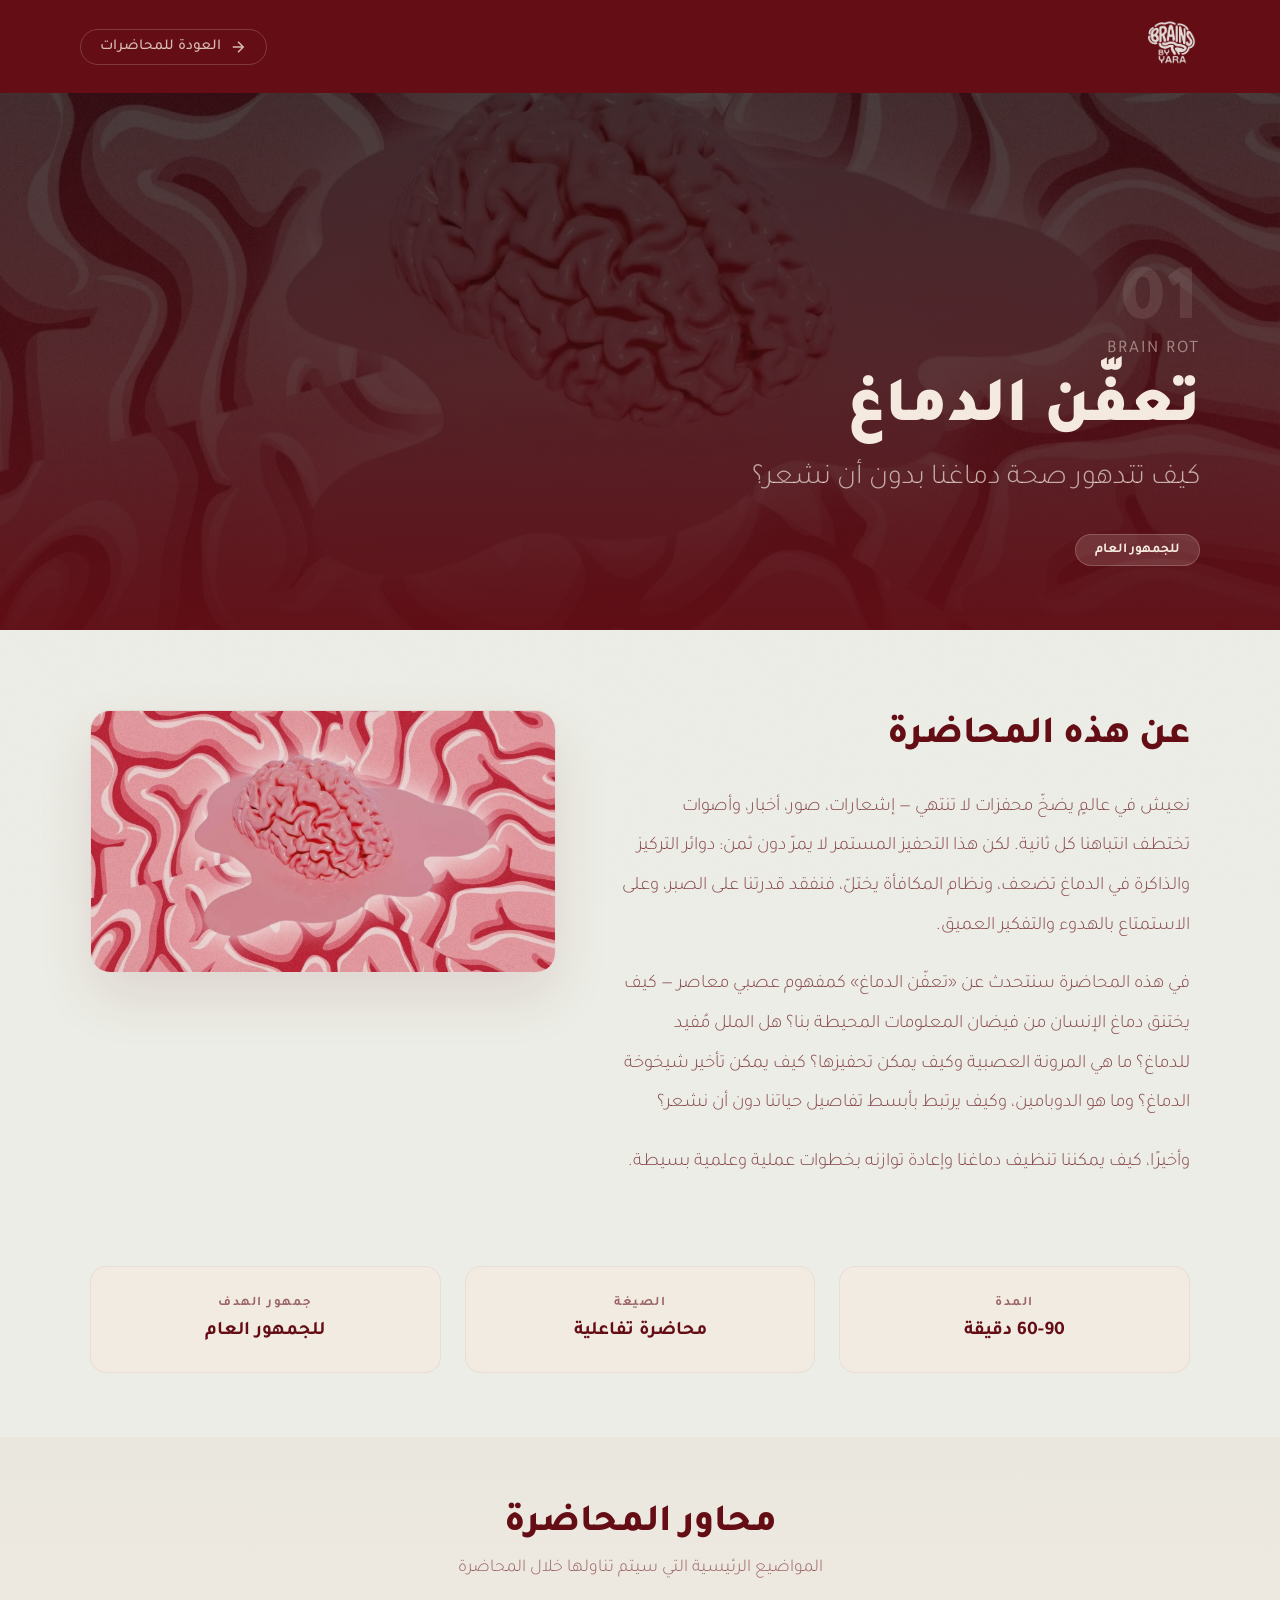
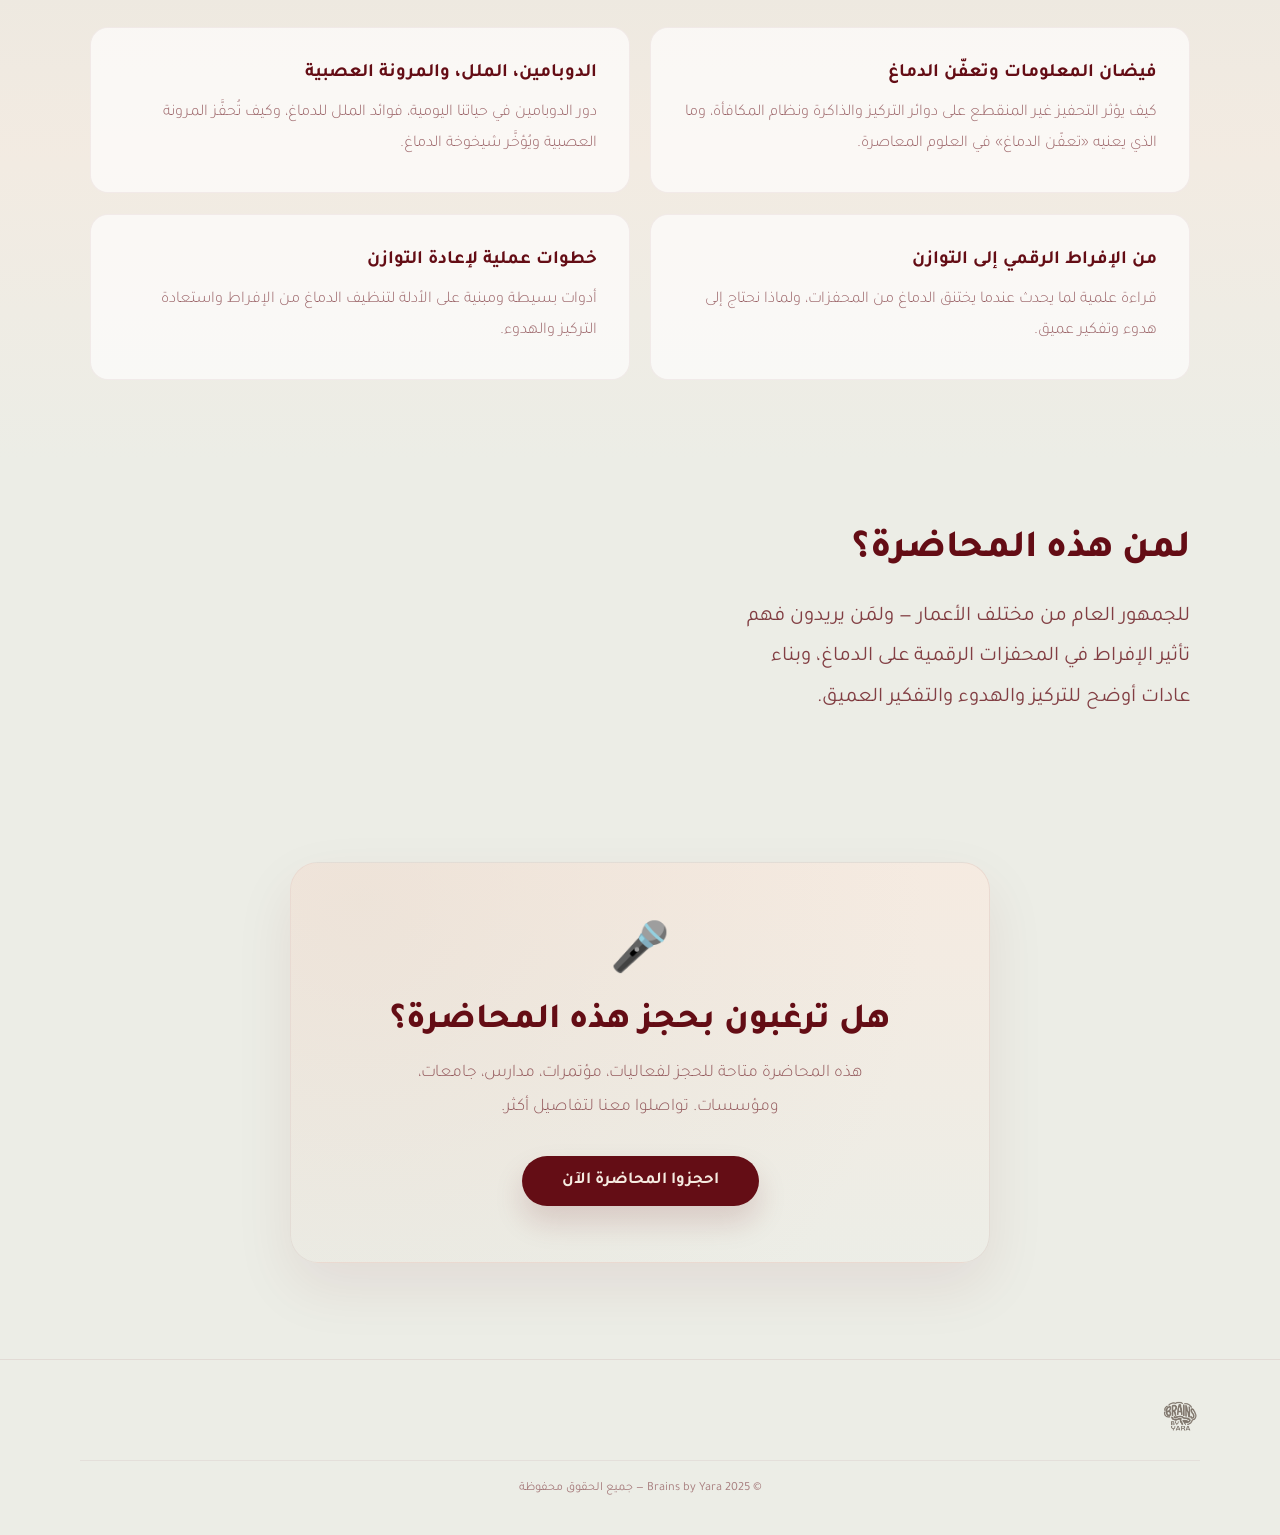
==== lecture-1.html @ 5083dd10 "Initial commit — Brains by Yara static site Co-Authored-By: Claude Opus 4.6 (1M context) <noreply@an" ====
<!DOCTYPE html>
<html lang="ar" dir="rtl">
<head>
    <meta charset="UTF-8">
    <meta name="viewport" content="width=device-width, initial-scale=1.0">
    <title>تعفّن الدماغ — Brains by Yara</title>
    <link rel="icon" type="image/png" href="Yara_logo_Sand.png">
    <link href="https://fonts.googleapis.com/css2?family=Tajawal:wght@200;300;400;500;700;800;900&display=swap" rel="stylesheet">
    <style>
        :root { --brown:#640D15; --khaki:#D6CBC1; --cream:#F5EAE0; --off-white:#ECEDE6; --near-black:#2f2326; }
        * { margin:0; padding:0; box-sizing:border-box; }
        html { scroll-behavior:smooth; }
        body { font-family:'Tajawal',sans-serif; font-size:1.22rem; background:var(--off-white); color:var(--near-black); overflow-x:hidden; }
        body::after { content:''; position:fixed; inset:0; z-index:9999; pointer-events:none; opacity:0.012; background-image:url("data:image/svg+xml,%3Csvg viewBox='0 0 256 256' xmlns='http://www.w3.org/2000/svg'%3E%3Cfilter id='n'%3E%3CfeTurbulence type='fractalNoise' baseFrequency='0.9' numOctaves='4' stitchTiles='stitch'/%3E%3C/filter%3E%3Crect width='100%25' height='100%25' filter='url(%23n)'/%3E%3C/svg%3E"); background-repeat:repeat; background-size:180px; }
        .lp-nav { position:fixed; top:0; right:0; left:0; z-index:100; padding:1.2rem 5rem; display:flex; justify-content:space-between; align-items:center; background:var(--brown); transition:all 0.5s cubic-bezier(0.16,1,0.3,1); }
        .lp-nav.scrolled { background:rgba(100,13,21,0.96); backdrop-filter:blur(24px); padding:0.9rem 5rem; box-shadow:0 16px 36px rgba(100,13,21,0.18); }
        .lp-nav-logo img { height:46px; width:auto; opacity:0.92; transition:opacity 0.3s; }
        .lp-nav-logo img:hover { opacity:1; }
        .lp-nav-back { display:flex; align-items:center; gap:0.5rem; text-decoration:none; color:rgba(245,234,224,0.8); font-size:0.95rem; font-weight:500; transition:all 0.3s; padding:0.5rem 1.2rem; border-radius:100px; border:1px solid rgba(245,234,224,0.2); }
        .lp-nav-back:hover { color:var(--cream); border-color:rgba(245,234,224,0.4); background:rgba(245,234,224,0.08); }
        .lp-nav-back svg { transition:transform 0.3s; }
        .lp-nav-back:hover svg { transform:translateX(4px); }
        .lp-hero { position:relative; min-height:70vh; display:flex; align-items:flex-end; overflow:hidden; }
        .lp-hero-bg { position:absolute; inset:0; }
        .lp-hero-bg img { width:100%; height:100%; object-fit:cover; filter:brightness(0.35) saturate(0.6); }
        .lp-hero-bg::after { content:''; position:absolute; inset:0; background:linear-gradient(to top, rgba(100,13,21,0.9) 0%, rgba(100,13,21,0.4) 40%, rgba(0,0,0,0.2) 100%); }
        .lp-hero.corporate-hero .lp-hero-bg::after { background:linear-gradient(to top, rgba(100,13,21,0.95) 0%, rgba(100,13,21,0.6) 40%, rgba(100,13,21,0.3) 100%); }
        .lp-hero-content { position:relative; z-index:2; padding:0 5rem 4rem; max-width:900px; }
        .lp-hero-num { font-size:5rem; font-weight:900; color:rgba(245,234,224,0.1); line-height:1; margin-bottom:-0.5rem; }
        .lp-hero-en { font-size:1.1rem; color:rgba(245,234,224,0.5); letter-spacing:2px; text-transform:uppercase; margin-bottom:0.6rem; }
        .lp-hero h1 { font-size:clamp(2.6rem,5vw,4rem); font-weight:900; color:var(--cream); line-height:1.3; margin-bottom:0.5rem; }
        .lp-hero .lp-hero-sub { font-size:1.8rem; color:rgba(245,234,224,0.7); font-weight:300; }
        .lp-hero-tag { display:inline-block; margin-top:1.2rem; padding:0.4rem 1.2rem; border-radius:100px; font-size:0.85rem; font-weight:600; background:rgba(245,234,224,0.15); color:var(--cream); border:1px solid rgba(245,234,224,0.2); }

        .lp-overview { padding:5rem 5rem 4rem; }
        .lp-overview-inner { max-width:1100px; margin:0 auto; display:grid; grid-template-columns:1.1fr 0.9fr; gap:4rem; align-items:start; }
        .lp-overview-text h2 { font-size:clamp(1.8rem,3vw,2.4rem); font-weight:800; color:var(--brown); margin-bottom:1.5rem; line-height:1.4; }
        .lp-overview-text p { font-size:1.18rem; line-height:2.1; color:rgba(100,13,21,0.72); font-weight:300; margin-bottom:1.2rem; }
        .lp-overview-img { border-radius:20px; overflow:hidden; box-shadow:0 24px 56px rgba(100,13,21,0.1); border:1px solid rgba(100,13,21,0.08); }
        .lp-overview-img img { width:100%; height:100%; object-fit:cover; display:block; filter:brightness(0.95) saturate(0.85); transition:all 0.6s; }
        .lp-overview-img:hover img { filter:brightness(1) saturate(1); transform:scale(1.03); }
        .lp-details { padding:0 5rem 4rem; }
        .lp-details-inner { max-width:1100px; margin:0 auto; display:grid; grid-template-columns:repeat(3,1fr); gap:1.5rem; }
        .lp-detail-card { background:rgba(245,234,224,0.6); border:1px solid rgba(100,13,21,0.06); border-radius:16px; padding:1.8rem; text-align:center; transition:all 0.4s; }
        .lp-detail-card:hover { transform:translateY(-4px); box-shadow:0 16px 36px rgba(100,13,21,0.08); }
        .lp-detail-card .detail-label { font-size:0.82rem; font-weight:600; color:var(--brown); opacity:0.6; text-transform:uppercase; letter-spacing:1.5px; margin-bottom:0.5rem; }
        .lp-detail-card .detail-value { font-size:1.2rem; font-weight:700; color:var(--brown); }
        .lp-topics { padding:4rem 5rem 5rem; background:linear-gradient(180deg, rgba(225,213,201,0.25) 0%, rgba(245,234,224,0.7) 50%, rgba(236,237,230,0.5) 100%); }
        .lp-topics-inner { max-width:1100px; margin:0 auto; }
        .lp-topics h2 { font-size:clamp(1.8rem,3vw,2.4rem); font-weight:800; color:var(--brown); text-align:center; margin-bottom:0.6rem; }
        .lp-topics-sub { text-align:center; font-size:1.12rem; color:rgba(100,13,21,0.6); font-weight:300; margin-bottom:3rem; max-width:550px; margin-left:auto; margin-right:auto; }
        .lp-topics-grid { display:grid; grid-template-columns:1fr 1fr; gap:1.3rem; }
        .lp-topic-card { background:rgba(255,255,255,0.65); border:1px solid rgba(100,13,21,0.06); border-radius:18px; padding:2rem; transition:all 0.5s cubic-bezier(0.16,1,0.3,1); position:relative; overflow:hidden; }
        .lp-topic-card:hover { transform:translateY(-5px); background:rgba(255,255,255,0.9); box-shadow:0 20px 48px rgba(100,13,21,0.08); border-color:rgba(100,13,21,0.12); }
        .lp-topic-icon { font-size:2.2rem; margin-bottom:1rem; display:block; }
        .lp-topic-card h3 { font-size:1.18rem; font-weight:700; color:var(--brown); margin-bottom:0.6rem; line-height:1.5; }
        .lp-topic-card p { font-size:1.02rem; line-height:1.9; color:rgba(100,13,21,0.62); font-weight:300; }
        .lp-audience { padding:4rem 5rem 5rem; }
        .lp-audience-inner { max-width:1100px; margin:0 auto; display:grid; grid-template-columns:0.9fr 1.1fr; gap:4rem; align-items:center; }
        .lp-audience-img { border-radius:20px; overflow:hidden; box-shadow:0 24px 56px rgba(100,13,21,0.1); border:1px solid rgba(100,13,21,0.08); }
        .lp-audience-img img { width:100%; display:block; filter:brightness(0.95) saturate(0.85); transition:all 0.6s; }
        .lp-audience-img:hover img { filter:brightness(1) saturate(1); transform:scale(1.03); }
        .lp-audience-text h2 { font-size:clamp(1.8rem,3vw,2.4rem); font-weight:800; color:var(--brown); margin-bottom:1.2rem; line-height:1.4; }
        .lp-audience-text p { font-size:1.3rem; line-height:1.95; color:rgba(100,13,21,0.78); font-weight:400; }
        .lp-cta { padding:4rem 5rem 6rem; }
        .lp-cta-inner { max-width:700px; margin:0 auto; text-align:center; background:linear-gradient(180deg, rgba(245,234,224,0.98) 0%, rgba(236,237,230,0.98) 100%); border-radius:28px; padding:3.5rem; border:1px solid rgba(100,13,21,0.08); box-shadow:0 24px 60px rgba(100,13,21,0.08); position:relative; overflow:hidden; }
        .lp-cta-inner::before { content:''; position:absolute; top:-50%; left:-50%; width:200%; height:200%; background:radial-gradient(circle at 30% 30%, rgba(225,213,201,0.35), transparent 50%); }
        .lp-cta-icon { font-size:3rem; margin-bottom:1rem; position:relative; z-index:2; }
        .lp-cta-inner h2 { position:relative; z-index:2; font-size:clamp(1.6rem,3vw,2.2rem); font-weight:800; color:var(--brown); margin-bottom:0.8rem; }
        .lp-cta-inner p { position:relative; z-index:2; font-size:1.1rem; line-height:1.9; color:rgba(100,13,21,0.65); font-weight:300; margin-bottom:2rem; max-width:480px; margin-left:auto; margin-right:auto; }
        .lp-cta-btn { position:relative; z-index:2; display:inline-block; padding:0.95rem 2.5rem; background:var(--brown); color:var(--cream); border-radius:100px; text-decoration:none; font-weight:700; font-size:1.05rem; transition:all 0.4s cubic-bezier(0.16,1,0.3,1); box-shadow:0 16px 30px rgba(100,13,21,0.15); }
        .lp-cta-btn:hover { transform:translateY(-3px); box-shadow:0 20px 40px rgba(100,13,21,0.22); background:#7a1520; }
        .lp-cta-btn.secondary { background:transparent; color:var(--brown); border:2px solid rgba(100,13,21,0.2); box-shadow:none; }
        .lp-cta-btn.secondary:hover { background:rgba(100,13,21,0.06); border-color:rgba(100,13,21,0.35); box-shadow:0 12px 28px rgba(100,13,21,0.08); }
        .lp-footer { padding:2.5rem 5rem; border-top:1px solid rgba(100,13,21,0.08); color:rgba(100,13,21,0.5); }
        .lp-footer-inner { display:flex; justify-content:space-between; align-items:center; }
        .lp-footer-logo img { height:32px; width:auto; filter:brightness(0.35) saturate(1.2) sepia(0.6) hue-rotate(-15deg); opacity:0.8; }
        .lp-footer-copy { text-align:center; padding-top:1.2rem; margin-top:1.2rem; border-top:1px solid rgba(100,13,21,0.06); font-size:0.78rem; }
        .reveal { opacity:0; transform:translateY(50px); transition:opacity 0.9s cubic-bezier(0.16,1,0.3,1), transform 0.9s cubic-bezier(0.16,1,0.3,1); }
        .reveal.active { opacity:1; transform:translateY(0); }
        .reveal-scale { opacity:0; transform:scale(0.92); transition:opacity 0.9s cubic-bezier(0.16,1,0.3,1), transform 0.9s cubic-bezier(0.16,1,0.3,1); }
        .reveal-scale.active { opacity:1; transform:scale(1); }
        .stagger-1 { transition-delay:0.05s; } .stagger-2 { transition-delay:0.15s; }
        .stagger-3 { transition-delay:0.25s; } .stagger-4 { transition-delay:0.35s; }
        @media (max-width:1024px) {
            .lp-nav { padding:1rem 2rem; }
            .lp-hero-content { padding:0 2rem 3rem; }
            .lp-overview { padding:3.5rem 2rem; }
            .lp-overview-inner { grid-template-columns:1fr; gap:2rem; }
            .lp-details { padding:0 2rem 3rem; }
            .lp-details-inner { grid-template-columns:1fr; }
            .lp-topics { padding:3rem 2rem; }
            .lp-topics-grid { grid-template-columns:1fr; }
            .lp-audience { padding:3rem 2rem; }
            .lp-audience-inner { grid-template-columns:1fr; gap:2rem; }
            .lp-cta { padding:3rem 2rem; }
            .lp-cta-inner { padding:2.5rem 1.8rem; }
            .lp-footer { padding:2rem 2rem; }
            .lp-footer-inner { flex-direction:column; gap:1rem; }
        }
        @media (max-width:600px) {
            .lp-hero { min-height:55vh; }
            .lp-hero h1 { font-size:2rem; }
        }
    </style>
</head>
<body>
<nav class="lp-nav" id="lpNav">
    <a href="index.html" class="lp-nav-logo"><img src="Yara_logo_Sand.png" alt="Brains by Yara"></a>
    <a href="index.html#lectures" class="lp-nav-back"><svg width="18" height="18" viewBox="0 0 24 24" fill="none" stroke="currentColor" stroke-width="2"><path d="M5 12h14M12 5l7 7-7 7"/></svg>العودة للمحاضرات</a>
</nav>
<section class="lp-hero">
    <div class="lp-hero-bg"><img src="drive-download-20260325T170126Z-1-001/تعفن الدماغ.webp" alt="تعفّن الدماغ"></div>
    <div class="lp-hero-content">
        <div class="lp-hero-num">01</div>
        <div class="lp-hero-en">Brain Rot</div>
        <h1>تعفّن الدماغ</h1>
        <div class="lp-hero-sub">كيف تتدهور صحة دماغنا بدون أن نشعر؟</div>
        <div style="margin-top:1.2rem;"><span class="lp-hero-tag">للجمهور العام</span></div>
    </div>
</section>
<section class="lp-overview">
    <div class="lp-overview-inner">
        <div class="lp-overview-text reveal">
            <h2>عن هذه المحاضرة</h2>
            <p>نعيش في عالمٍ يضخّ محفزات لا تنتهي — إشعارات، صور، أخبار، وأصوات تختطف انتباهنا كل ثانية. لكن هذا التحفيز المستمر لا يمرّ دون ثمن: دوائر التركيز والذاكرة في الدماغ تضعف، ونظام المكافأة يختلّ، فنفقد قدرتنا على الصبر، وعلى الاستمتاع بالهدوء والتفكير العميق.</p>
            <p>في هذه المحاضرة سنتحدث عن «تعفّن الدماغ» كمفهوم عصبي معاصر — كيف يختنق دماغ الإنسان من فيضان المعلومات المحيطة بنا؟ هل الملل مُفيد للدماغ؟ ما هي المرونة العصبية وكيف يمكن تحفيزها؟ كيف يمكن تأخير شيخوخة الدماغ؟ وما هو الدوبامين، وكيف يرتبط بأبسط تفاصيل حياتنا دون أن نشعر؟</p>
            <p>وأخيرًا، كيف يمكننا تنظيف دماغنا وإعادة توازنه بخطوات عملية وعلمية بسيطة.</p>
        </div>
        <div class="lp-overview-img reveal stagger-2"><img src="drive-download-20260325T170126Z-1-001/تعفن الدماغ.webp" alt="تعفّن الدماغ"></div>
    </div>
</section>
<section class="lp-details">
    <div class="lp-details-inner">
        <div class="lp-detail-card reveal stagger-1"><div class="detail-label">المدة</div><div class="detail-value">60-90 دقيقة</div></div>
        <div class="lp-detail-card reveal stagger-2"><div class="detail-label">الصيغة</div><div class="detail-value">محاضرة تفاعلية</div></div>
        <div class="lp-detail-card reveal stagger-3"><div class="detail-label">جمهور الهدف</div><div class="detail-value">للجمهور العام</div></div>
    </div>
</section>
<section class="lp-topics">
    <div class="lp-topics-inner">
        <h2 class="reveal">محاور المحاضرة</h2>
        <p class="lp-topics-sub reveal">المواضيع الرئيسية التي سيتم تناولها خلال المحاضرة</p>
        <div class="lp-topics-grid">
            <div class="lp-topic-card reveal stagger-1"><h3>فيضان المعلومات وتعفّن الدماغ</h3><p>كيف يؤثر التحفيز غير المنقطع على دوائر التركيز والذاكرة ونظام المكافأة، وما الذي يعنيه «تعفّن الدماغ» في العلوم المعاصرة.</p></div>
            <div class="lp-topic-card reveal stagger-2"><h3>الدوبامين، الملل، والمرونة العصبية</h3><p>دور الدوبامين في حياتنا اليومية، فوائد الملل للدماغ، وكيف تُحفَّز المرونة العصبية ويُؤخَّر شيخوخة الدماغ.</p></div>
            <div class="lp-topic-card reveal stagger-3"><h3>من الإفراط الرقمي إلى التوازن</h3><p>قراءة علمية لما يحدث عندما يختنق الدماغ من المحفزات، ولماذا نحتاج إلى هدوء وتفكير عميق.</p></div>
            <div class="lp-topic-card reveal stagger-4"><h3>خطوات عملية لإعادة التوازن</h3><p>أدوات بسيطة ومبنية على الأدلة لتنظيف الدماغ من الإفراط واستعادة التركيز والهدوء.</p></div></div>
    </div>
</section>
<section class="lp-audience">
    <div class="lp-audience-inner">
<div class="lp-audience-text reveal stagger-2"><h2>لمن هذه المحاضرة؟</h2><p>للجمهور العام من مختلف الأعمار — ولمَن يريدون فهم تأثير الإفراط في المحفزات الرقمية على الدماغ، وبناء عادات أوضح للتركيز والهدوء والتفكير العميق.</p></div>
    </div>
</section>
<section class="lp-cta"><div class="lp-cta-inner reveal-scale"><div class="lp-cta-icon">🎤</div><h2>هل ترغبون بحجز هذه المحاضرة؟</h2><p>هذه المحاضرة متاحة للحجز لفعاليات، مؤتمرات، مدارس، جامعات، ومؤسسات. تواصلوا معنا لتفاصيل أكثر.</p><a href="index.html#contact" class="lp-cta-btn">احجزوا المحاضرة الآن</a></div></section>
<footer class="lp-footer">
    <div class="lp-footer-inner"><div class="lp-footer-logo"><img src="Yara_logo_Sand.png" alt="Brains by Yara"></div></div>
    <div class="lp-footer-copy">&copy; 2025 Brains by Yara — جميع الحقوق محفوظة</div>
</footer>
<script>
    const nav = document.getElementById('lpNav');
    window.addEventListener('scroll', () => nav.classList.toggle('scrolled', window.scrollY > 50));
    const allReveals = document.querySelectorAll('.reveal, .reveal-scale');
    const revObs = new IntersectionObserver(entries => {
        entries.forEach(e => { if (e.isIntersecting) { e.target.classList.add('active'); revObs.unobserve(e.target); } });
    }, { threshold: 0.07, rootMargin: '0px 0px -50px 0px' });
    allReveals.forEach(el => revObs.observe(el));
</script>
</body>
</html>
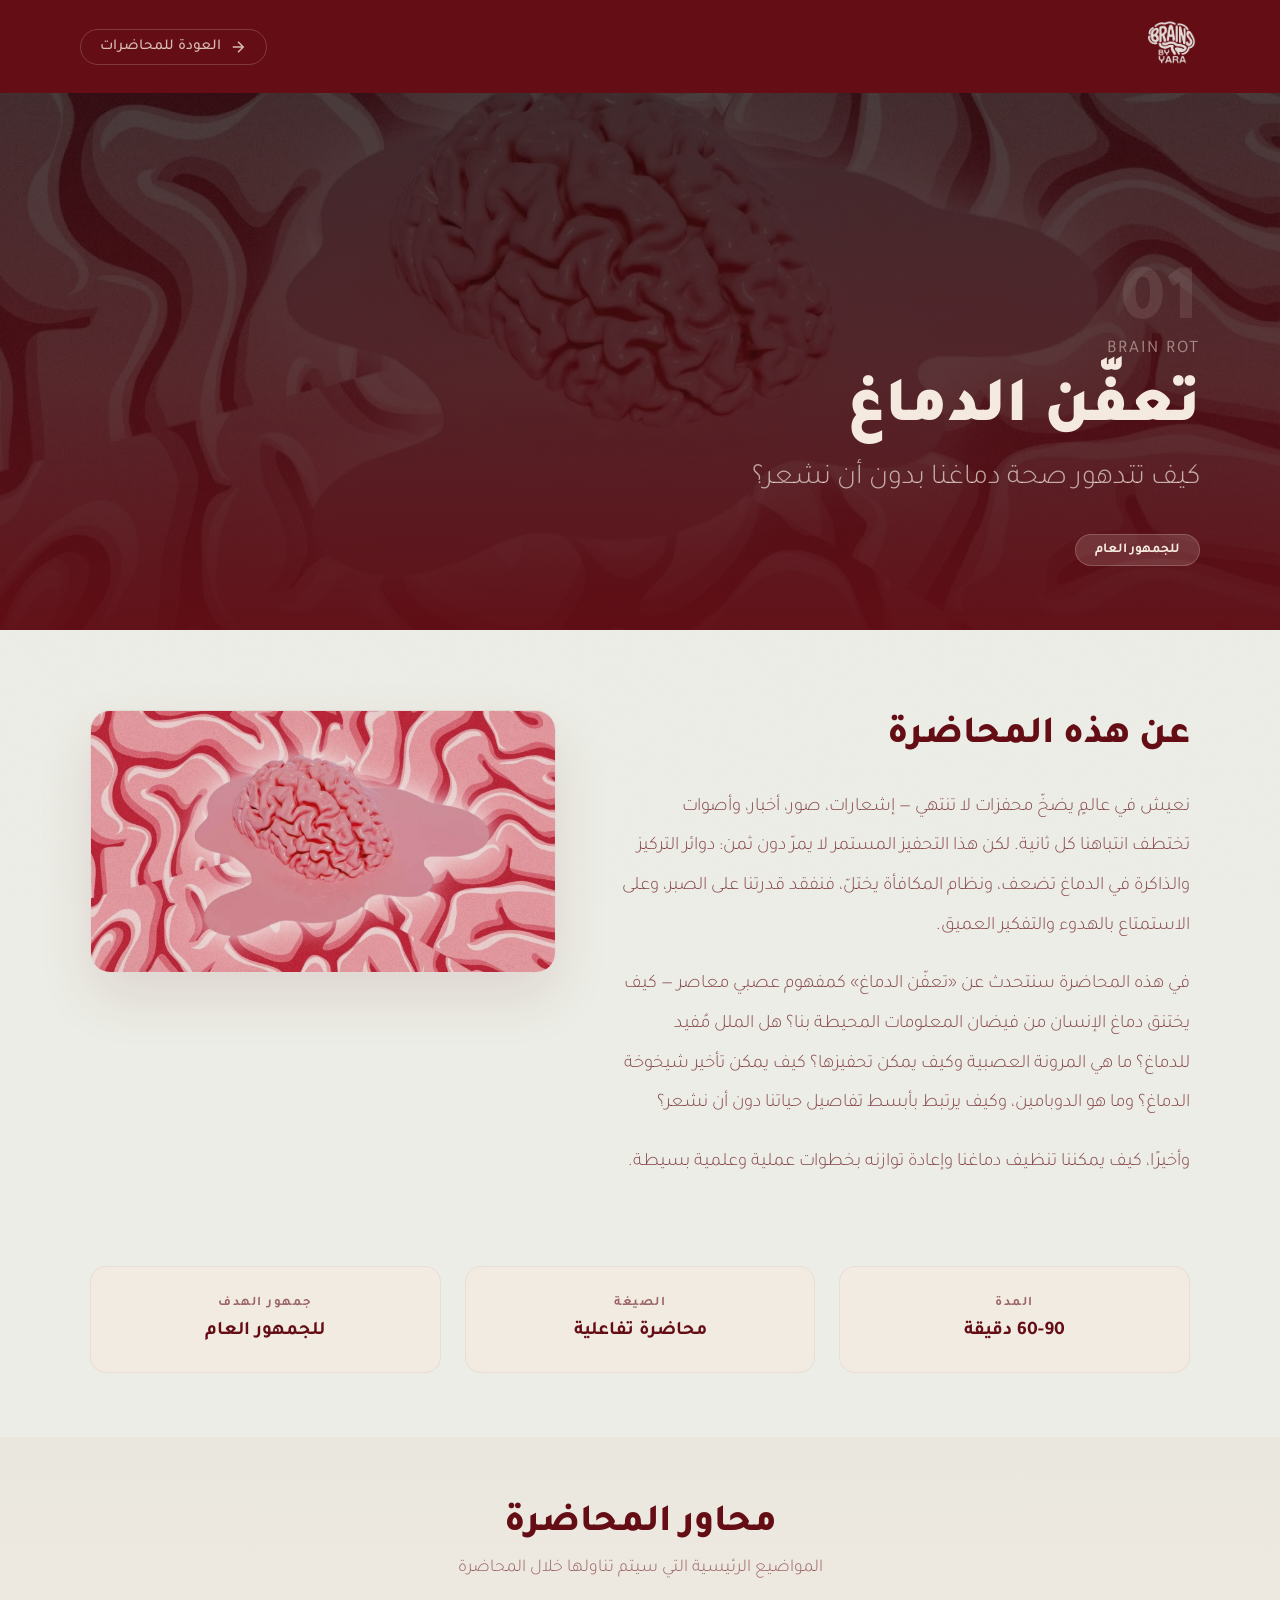
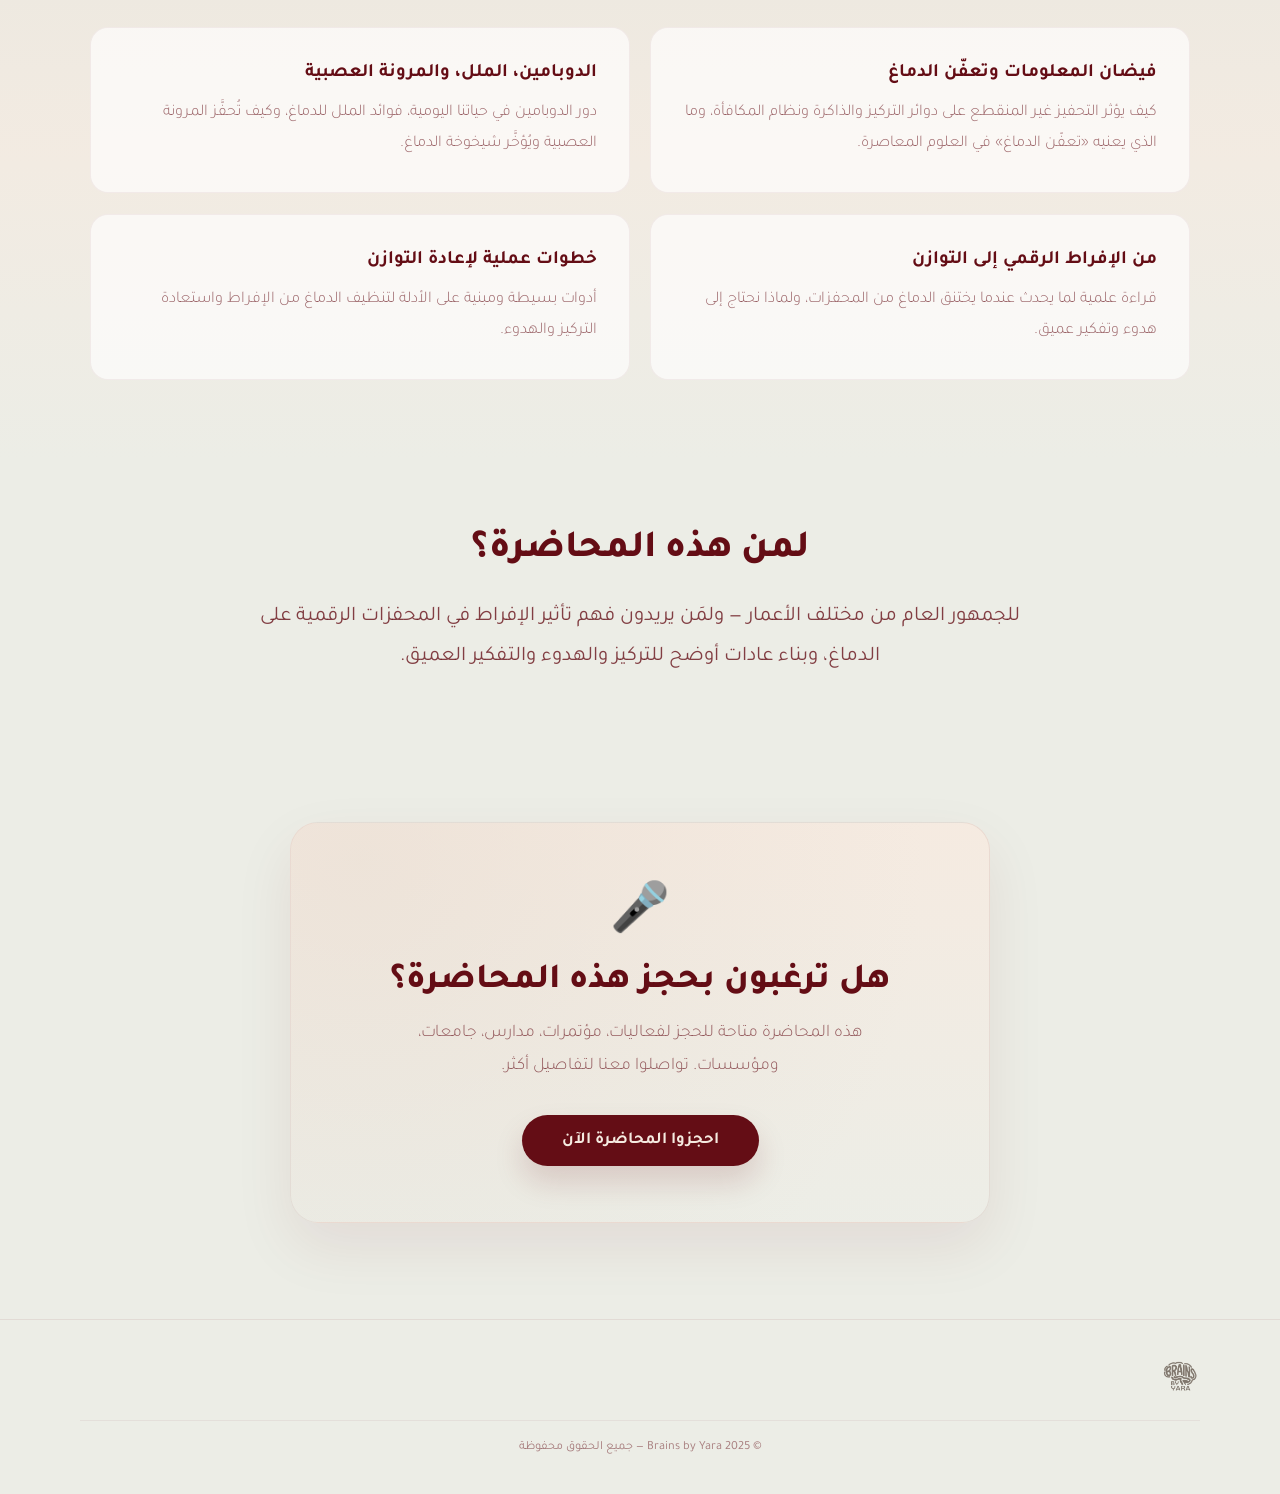
==== commit afc865c1: "Center audience section on all lecture pages Removed 2-column grid layout, centered title and text f" ====
--- a/lecture-1.html
+++ b/lecture-1.html
@@ -4,6 +4,14 @@
     <meta charset="UTF-8">
     <meta name="viewport" content="width=device-width, initial-scale=1.0">
     <title>تعفّن الدماغ — Brains by Yara</title>
+    <meta name="description" content="محاضرة تعفّن الدماغ مع يارا إغباريّة — كيف تؤثر الشاشات والمحتوى الرقمي على أدمغتنا؟ اكتشفوا ما يحدث لدماغكم يوميًا.">
+    <meta property="og:type" content="article">
+    <meta property="og:title" content="تعفّن الدماغ — Brains by Yara">
+    <meta property="og:description" content="كيف تؤثر الشاشات والمحتوى الرقمي على أدمغتنا؟">
+    <meta property="og:image" content="https://brainsbyara.com/drive-download-20260325T170126Z-1-001/%D8%AA%D8%B9%D9%81%D9%86%20%D8%A7%D9%84%D8%AF%D9%85%D8%A7%D8%BA.webp">
+    <meta property="og:url" content="https://brainsbyara.com/lecture-1.html">
+    <meta property="og:locale" content="ar_AR">
+    <link rel="canonical" href="https://brainsbyara.com/lecture-1.html">
     <link rel="icon" type="image/png" href="Yara_logo_Sand.png">
     <link href="https://fonts.googleapis.com/css2?family=Tajawal:wght@200;300;400;500;700;800;900&display=swap" rel="stylesheet">
     <style>
@@ -56,12 +64,12 @@
         .lp-topic-card h3 { font-size:1.18rem; font-weight:700; color:var(--brown); margin-bottom:0.6rem; line-height:1.5; }
         .lp-topic-card p { font-size:1.02rem; line-height:1.9; color:rgba(100,13,21,0.62); font-weight:300; }
         .lp-audience { padding:4rem 5rem 5rem; }
-        .lp-audience-inner { max-width:1100px; margin:0 auto; display:grid; grid-template-columns:0.9fr 1.1fr; gap:4rem; align-items:center; }
+        .lp-audience-inner { max-width:800px; margin:0 auto; text-align:center; }
         .lp-audience-img { border-radius:20px; overflow:hidden; box-shadow:0 24px 56px rgba(100,13,21,0.1); border:1px solid rgba(100,13,21,0.08); }
         .lp-audience-img img { width:100%; display:block; filter:brightness(0.95) saturate(0.85); transition:all 0.6s; }
         .lp-audience-img:hover img { filter:brightness(1) saturate(1); transform:scale(1.03); }
-        .lp-audience-text h2 { font-size:clamp(1.8rem,3vw,2.4rem); font-weight:800; color:var(--brown); margin-bottom:1.2rem; line-height:1.4; }
-        .lp-audience-text p { font-size:1.3rem; line-height:1.95; color:rgba(100,13,21,0.78); font-weight:400; }
+        .lp-audience-text h2 { font-size:clamp(1.8rem,3vw,2.4rem); font-weight:800; color:var(--brown); margin-bottom:1.2rem; line-height:1.4; text-align:center; }
+        .lp-audience-text p { font-size:1.3rem; line-height:1.95; color:rgba(100,13,21,0.78); font-weight:400; text-align:center; }
         .lp-cta { padding:4rem 5rem 6rem; }
         .lp-cta-inner { max-width:700px; margin:0 auto; text-align:center; background:linear-gradient(180deg, rgba(245,234,224,0.98) 0%, rgba(236,237,230,0.98) 100%); border-radius:28px; padding:3.5rem; border:1px solid rgba(100,13,21,0.08); box-shadow:0 24px 60px rgba(100,13,21,0.08); position:relative; overflow:hidden; }
         .lp-cta-inner::before { content:''; position:absolute; top:-50%; left:-50%; width:200%; height:200%; background:radial-gradient(circle at 30% 30%, rgba(225,213,201,0.35), transparent 50%); }
@@ -92,7 +100,7 @@
             .lp-topics { padding:3rem 2rem; }
             .lp-topics-grid { grid-template-columns:1fr; }
             .lp-audience { padding:3rem 2rem; }
-            .lp-audience-inner { grid-template-columns:1fr; gap:2rem; }
+            .lp-audience-inner { gap:2rem; }
             .lp-cta { padding:3rem 2rem; }
             .lp-cta-inner { padding:2.5rem 1.8rem; }
             .lp-footer { padding:2rem 2rem; }
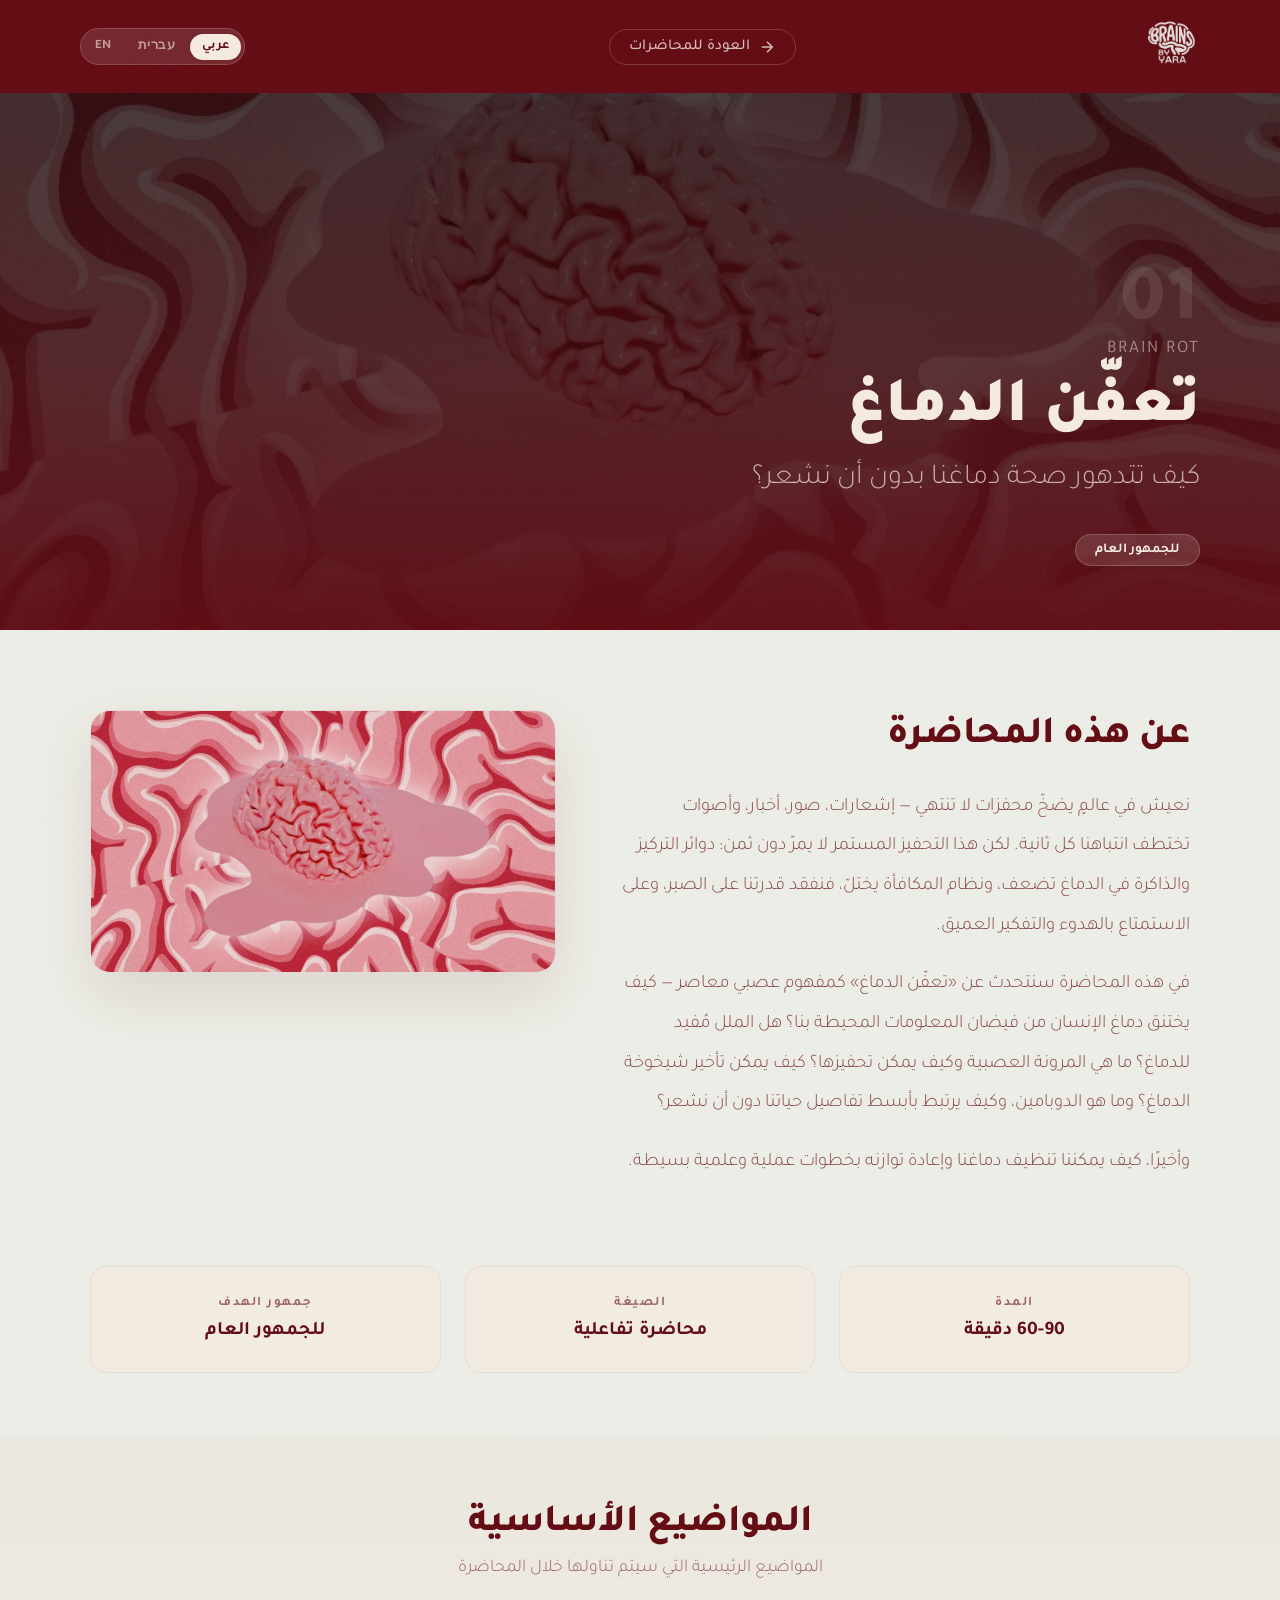
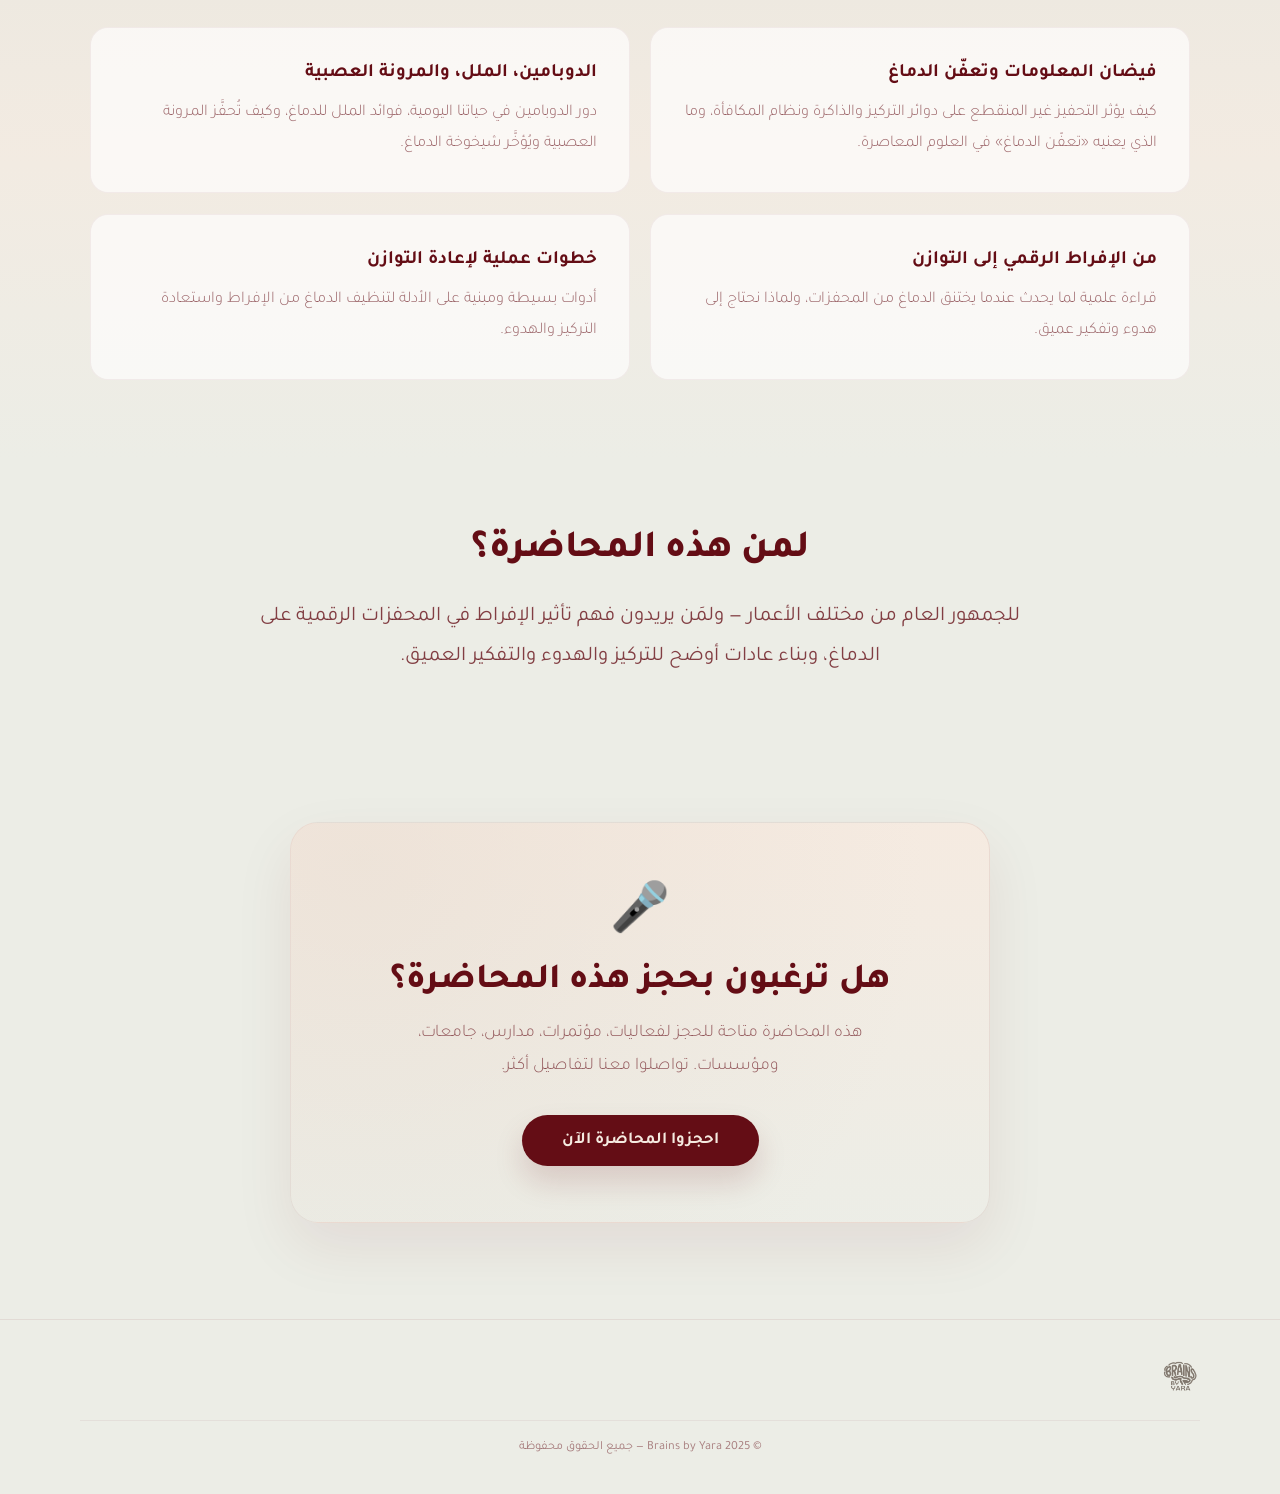
==== commit c4c6e7f5: "Add multilingual support — Arabic, Hebrew, English (v1.0.10) - Floating language switcher in nav (RT" ====
--- a/lecture-1.html
+++ b/lecture-1.html
@@ -13,7 +13,8 @@
     <meta property="og:locale" content="ar_AR">
     <link rel="canonical" href="https://brainsbyara.com/lecture-1.html">
     <link rel="icon" type="image/png" href="Yara_logo_Sand.png">
-    <link href="https://fonts.googleapis.com/css2?family=Tajawal:wght@200;300;400;500;700;800;900&display=swap" rel="stylesheet">
+    <link rel="stylesheet" href="i18n.css">
+    <link href="https://fonts.googleapis.com/css2?family=Tajawal:wght@200;300;400;500;700;800;900&family=Heebo:wght@300;400;500;700;800;900&family=Inter:wght@300;400;500;600;700;800;900&display=swap" rel="stylesheet">
     <style>
         :root { --brown:#640D15; --khaki:#D6CBC1; --cream:#F5EAE0; --off-white:#ECEDE6; --near-black:#2f2326; }
         * { margin:0; padding:0; box-sizing:border-box; }
@@ -115,56 +116,60 @@
 <body>
 <nav class="lp-nav" id="lpNav">
     <a href="index.html" class="lp-nav-logo"><img src="Yara_logo_Sand.png" alt="Brains by Yara"></a>
-    <a href="index.html#lectures" class="lp-nav-back"><svg width="18" height="18" viewBox="0 0 24 24" fill="none" stroke="currentColor" stroke-width="2"><path d="M5 12h14M12 5l7 7-7 7"/></svg>العودة للمحاضرات</a>
+    <a href="index.html#lectures" class="lp-nav-back"><svg width="18" height="18" viewBox="0 0 24 24" fill="none" stroke="currentColor" stroke-width="2"><path d="M5 12h14M12 5l7 7-7 7"/></svg><span data-i18n="lp.back">العودة للمحاضرات</span></a><div class="lang-switcher" style="margin-inline-start:1rem;">
+        <button data-lang-btn="ar">عربي</button>
+        <button data-lang-btn="he">עברית</button>
+        <button data-lang-btn="en">EN</button>
+    </div>
 </nav>
 <section class="lp-hero">
     <div class="lp-hero-bg"><img src="drive-download-20260325T170126Z-1-001/تعفن الدماغ.webp" alt="تعفّن الدماغ"></div>
     <div class="lp-hero-content">
         <div class="lp-hero-num">01</div>
         <div class="lp-hero-en">Brain Rot</div>
-        <h1>تعفّن الدماغ</h1>
-        <div class="lp-hero-sub">كيف تتدهور صحة دماغنا بدون أن نشعر؟</div>
-        <div style="margin-top:1.2rem;"><span class="lp-hero-tag">للجمهور العام</span></div>
+        <h1 data-i18n="l1.title">تعفّن الدماغ</h1>
+        <div class="lp-hero-sub" data-i18n="l1.subtitle">كيف تتدهور صحة دماغنا بدون أن نشعر؟</div>
+        <div style="margin-top:1.2rem;"><span class="lp-hero-tag" data-i18n="tag.public">للجمهور العام</span></div>
     </div>
 </section>
 <section class="lp-overview">
     <div class="lp-overview-inner">
         <div class="lp-overview-text reveal">
-            <h2>عن هذه المحاضرة</h2>
-            <p>نعيش في عالمٍ يضخّ محفزات لا تنتهي — إشعارات، صور، أخبار، وأصوات تختطف انتباهنا كل ثانية. لكن هذا التحفيز المستمر لا يمرّ دون ثمن: دوائر التركيز والذاكرة في الدماغ تضعف، ونظام المكافأة يختلّ، فنفقد قدرتنا على الصبر، وعلى الاستمتاع بالهدوء والتفكير العميق.</p>
-            <p>في هذه المحاضرة سنتحدث عن «تعفّن الدماغ» كمفهوم عصبي معاصر — كيف يختنق دماغ الإنسان من فيضان المعلومات المحيطة بنا؟ هل الملل مُفيد للدماغ؟ ما هي المرونة العصبية وكيف يمكن تحفيزها؟ كيف يمكن تأخير شيخوخة الدماغ؟ وما هو الدوبامين، وكيف يرتبط بأبسط تفاصيل حياتنا دون أن نشعر؟</p>
-            <p>وأخيرًا، كيف يمكننا تنظيف دماغنا وإعادة توازنه بخطوات عملية وعلمية بسيطة.</p>
+            <h2 data-i18n="lp.overview.title">عن هذه المحاضرة</h2>
+            <p data-i18n="l1.overview.1">نعيش في عالمٍ يضخّ محفزات لا تنتهي — إشعارات، صور، أخبار، وأصوات تختطف انتباهنا كل ثانية. لكن هذا التحفيز المستمر لا يمرّ دون ثمن: دوائر التركيز والذاكرة في الدماغ تضعف، ونظام المكافأة يختلّ، فنفقد قدرتنا على الصبر، وعلى الاستمتاع بالهدوء والتفكير العميق.</p>
+            <p data-i18n="l1.overview.2">في هذه المحاضرة سنتحدث عن «تعفّن الدماغ» كمفهوم عصبي معاصر — كيف يختنق دماغ الإنسان من فيضان المعلومات المحيطة بنا؟ هل الملل مُفيد للدماغ؟ ما هي المرونة العصبية وكيف يمكن تحفيزها؟ كيف يمكن تأخير شيخوخة الدماغ؟ وما هو الدوبامين، وكيف يرتبط بأبسط تفاصيل حياتنا دون أن نشعر؟</p>
+            <p data-i18n="l1.overview.3">وأخيرًا، كيف يمكننا تنظيف دماغنا وإعادة توازنه بخطوات عملية وعلمية بسيطة.</p>
         </div>
         <div class="lp-overview-img reveal stagger-2"><img src="drive-download-20260325T170126Z-1-001/تعفن الدماغ.webp" alt="تعفّن الدماغ"></div>
     </div>
 </section>
 <section class="lp-details">
     <div class="lp-details-inner">
-        <div class="lp-detail-card reveal stagger-1"><div class="detail-label">المدة</div><div class="detail-value">60-90 دقيقة</div></div>
-        <div class="lp-detail-card reveal stagger-2"><div class="detail-label">الصيغة</div><div class="detail-value">محاضرة تفاعلية</div></div>
-        <div class="lp-detail-card reveal stagger-3"><div class="detail-label">جمهور الهدف</div><div class="detail-value">للجمهور العام</div></div>
+        <div class="lp-detail-card reveal stagger-1"><div class="detail-label" data-i18n="lp.detail.duration">المدة</div><div class="detail-value" data-i18n="lp.detail.duration.val">60-90 دقيقة</div></div>
+        <div class="lp-detail-card reveal stagger-2"><div class="detail-label" data-i18n="lp.detail.format">الصيغة</div><div class="detail-value" data-i18n="lp.detail.format.val">محاضرة تفاعلية</div></div>
+        <div class="lp-detail-card reveal stagger-3"><div class="detail-label" data-i18n="lp.detail.audience">جمهور الهدف</div><div class="detail-value" data-i18n="tag.public">للجمهور العام</div></div>
     </div>
 </section>
 <section class="lp-topics">
     <div class="lp-topics-inner">
-        <h2 class="reveal">محاور المحاضرة</h2>
-        <p class="lp-topics-sub reveal">المواضيع الرئيسية التي سيتم تناولها خلال المحاضرة</p>
+        <h2 class="reveal" data-i18n="lp.topics.title">محاور المحاضرة</h2>
+        <p class="lp-topics-sub reveal" data-i18n="lp.topics.subtitle">المواضيع الرئيسية التي سيتم تناولها خلال المحاضرة</p>
         <div class="lp-topics-grid">
-            <div class="lp-topic-card reveal stagger-1"><h3>فيضان المعلومات وتعفّن الدماغ</h3><p>كيف يؤثر التحفيز غير المنقطع على دوائر التركيز والذاكرة ونظام المكافأة، وما الذي يعنيه «تعفّن الدماغ» في العلوم المعاصرة.</p></div>
-            <div class="lp-topic-card reveal stagger-2"><h3>الدوبامين، الملل، والمرونة العصبية</h3><p>دور الدوبامين في حياتنا اليومية، فوائد الملل للدماغ، وكيف تُحفَّز المرونة العصبية ويُؤخَّر شيخوخة الدماغ.</p></div>
-            <div class="lp-topic-card reveal stagger-3"><h3>من الإفراط الرقمي إلى التوازن</h3><p>قراءة علمية لما يحدث عندما يختنق الدماغ من المحفزات، ولماذا نحتاج إلى هدوء وتفكير عميق.</p></div>
-            <div class="lp-topic-card reveal stagger-4"><h3>خطوات عملية لإعادة التوازن</h3><p>أدوات بسيطة ومبنية على الأدلة لتنظيف الدماغ من الإفراط واستعادة التركيز والهدوء.</p></div></div>
+            <div class="lp-topic-card reveal stagger-1"><h3 data-i18n="l1.t1.h">فيضان المعلومات وتعفّن الدماغ</h3><p data-i18n="l1.t1.b">كيف يؤثر التحفيز غير المنقطع على دوائر التركيز والذاكرة ونظام المكافأة، وما الذي يعنيه «تعفّن الدماغ» في العلوم المعاصرة.</p></div>
+            <div class="lp-topic-card reveal stagger-2"><h3 data-i18n="l1.t2.h">الدوبامين، الملل، والمرونة العصبية</h3><p data-i18n="l1.t2.b">دور الدوبامين في حياتنا اليومية، فوائد الملل للدماغ، وكيف تُحفَّز المرونة العصبية ويُؤخَّر شيخوخة الدماغ.</p></div>
+            <div class="lp-topic-card reveal stagger-3"><h3 data-i18n="l1.t3.h">من الإفراط الرقمي إلى التوازن</h3><p data-i18n="l1.t3.b">قراءة علمية لما يحدث عندما يختنق الدماغ من المحفزات، ولماذا نحتاج إلى هدوء وتفكير عميق.</p></div>
+            <div class="lp-topic-card reveal stagger-4"><h3 data-i18n="l1.t4.h">خطوات عملية لإعادة التوازن</h3><p data-i18n="l1.t4.b">أدوات بسيطة ومبنية على الأدلة لتنظيف الدماغ من الإفراط واستعادة التركيز والهدوء.</p></div></div>
     </div>
 </section>
 <section class="lp-audience">
     <div class="lp-audience-inner">
-<div class="lp-audience-text reveal stagger-2"><h2>لمن هذه المحاضرة؟</h2><p>للجمهور العام من مختلف الأعمار — ولمَن يريدون فهم تأثير الإفراط في المحفزات الرقمية على الدماغ، وبناء عادات أوضح للتركيز والهدوء والتفكير العميق.</p></div>
+<div class="lp-audience-text reveal stagger-2"><h2 data-i18n="lp.audience.title">لمن هذه المحاضرة؟</h2><p data-i18n="l1.audience">للجمهور العام من مختلف الأعمار — ولمَن يريدون فهم تأثير الإفراط في المحفزات الرقمية على الدماغ، وبناء عادات أوضح للتركيز والهدوء والتفكير العميق.</p></div>
     </div>
 </section>
-<section class="lp-cta"><div class="lp-cta-inner reveal-scale"><div class="lp-cta-icon">🎤</div><h2>هل ترغبون بحجز هذه المحاضرة؟</h2><p>هذه المحاضرة متاحة للحجز لفعاليات، مؤتمرات، مدارس، جامعات، ومؤسسات. تواصلوا معنا لتفاصيل أكثر.</p><a href="index.html#contact" class="lp-cta-btn">احجزوا المحاضرة الآن</a></div></section>
+<section class="lp-cta"><div class="lp-cta-inner reveal-scale"><div class="lp-cta-icon">🎤</div><h2 data-i18n="lp.cta.host">هل ترغبون بحجز هذه المحاضرة؟</h2><p data-i18n="lp.cta.host.body">هذه المحاضرة متاحة للحجز لفعاليات، مؤتمرات، مدارس، جامعات، ومؤسسات. تواصلوا معنا لتفاصيل أكثر.</p><a href="index.html#contact" class="lp-cta-btn" data-i18n="lp.cta.book">احجزوا المحاضرة الآن</a></div></section>
 <footer class="lp-footer">
     <div class="lp-footer-inner"><div class="lp-footer-logo"><img src="Yara_logo_Sand.png" alt="Brains by Yara"></div></div>
-    <div class="lp-footer-copy">&copy; 2025 Brains by Yara — جميع الحقوق محفوظة</div>
+    <div class="lp-footer-copy" data-i18n="footer.copy">&copy; 2025 Brains by Yara — جميع الحقوق محفوظة</div>
 </footer>
 <script>
     const nav = document.getElementById('lpNav');
@@ -175,5 +180,6 @@
     }, { threshold: 0.07, rootMargin: '0px 0px -50px 0px' });
     allReveals.forEach(el => revObs.observe(el));
 </script>
+<script src="i18n.js"></script>
 </body>
 </html>
--- a/i18n.css
+++ b/i18n.css
@@ -0,0 +1,86 @@
+/* Brains by Yara — i18n shared styles */
+
+/* Language switcher (sits inside nav) */
+.lang-switcher {
+    display: flex;
+    gap: 0.25rem;
+    align-items: center;
+    margin-inline-start: 1rem;
+    padding: 0.2rem;
+    background: rgba(245, 234, 224, 0.12);
+    border-radius: 100px;
+    border: 1px solid rgba(245, 234, 224, 0.18);
+}
+.lang-switcher button {
+    background: transparent;
+    border: none;
+    color: rgba(245, 234, 224, 0.62);
+    font-family: 'Tajawal', sans-serif;
+    font-size: 0.8rem;
+    font-weight: 600;
+    padding: 0.32rem 0.7rem;
+    border-radius: 100px;
+    cursor: pointer;
+    transition: all 0.3s;
+    letter-spacing: 0.5px;
+}
+.lang-switcher button:hover { color: #F5EAE0; background: rgba(245,234,224,0.08); }
+.lang-switcher button.active {
+    background: #F5EAE0;
+    color: #640D15;
+}
+
+/* Mobile lang switcher inside hamburger menu */
+.nav-links .lang-switcher-mobile {
+    display: none;
+    margin-top: 1.5rem;
+}
+@media (max-width: 1024px) {
+    .lang-switcher { display: none; }
+    .nav-links.mobile-open .lang-switcher-mobile { display: flex; }
+}
+
+/* When body is in English, switch to a Latin font for body text */
+html[lang="en"] body { font-family: 'Inter', 'Helvetica Neue', Arial, sans-serif; }
+html[lang="en"] .nav-links a,
+html[lang="en"] .lecture-card h3,
+html[lang="en"] .section-title,
+html[lang="en"] .hero-content h1,
+html[lang="en"] .lp-hero h1,
+html[lang="en"] button,
+html[lang="en"] input,
+html[lang="en"] textarea,
+html[lang="en"] select {
+    font-family: 'Inter', 'Helvetica Neue', Arial, sans-serif;
+}
+
+/* Hebrew uses Heebo (Google font) */
+html[lang="he"] body { font-family: 'Heebo', 'Tajawal', sans-serif; }
+html[lang="he"] input,
+html[lang="he"] textarea,
+html[lang="he"] select,
+html[lang="he"] button {
+    font-family: 'Heebo', 'Tajawal', sans-serif;
+}
+
+/* LTR fixes when in English */
+html[dir="ltr"] body { text-align: left; }
+html[dir="ltr"] .form-group input,
+html[dir="ltr"] .form-group textarea,
+html[dir="ltr"] .form-group select,
+html[dir="ltr"] .modal input,
+html[dir="ltr"] .modal textarea {
+    direction: ltr;
+    text-align: left;
+}
+html[dir="ltr"] .nav-links a::after { right: auto; left: 0; }
+html[dir="ltr"] .scroll-hint { left: 50%; }
+html[dir="ltr"] .hero-image-badge { left: auto; right: -18px; }
+html[dir="ltr"] .hero-image-ring { right: auto; left: -20px; }
+html[dir="ltr"] .lecture-card-num { right: auto; left: 0.8rem; }
+html[dir="ltr"] .modal-close { left: auto; right: 1.1rem; }
+
+/* Smooth font swap */
+body, h1, h2, h3, p, button, input, select, textarea {
+    transition: font-family 0.2s ease;
+}
